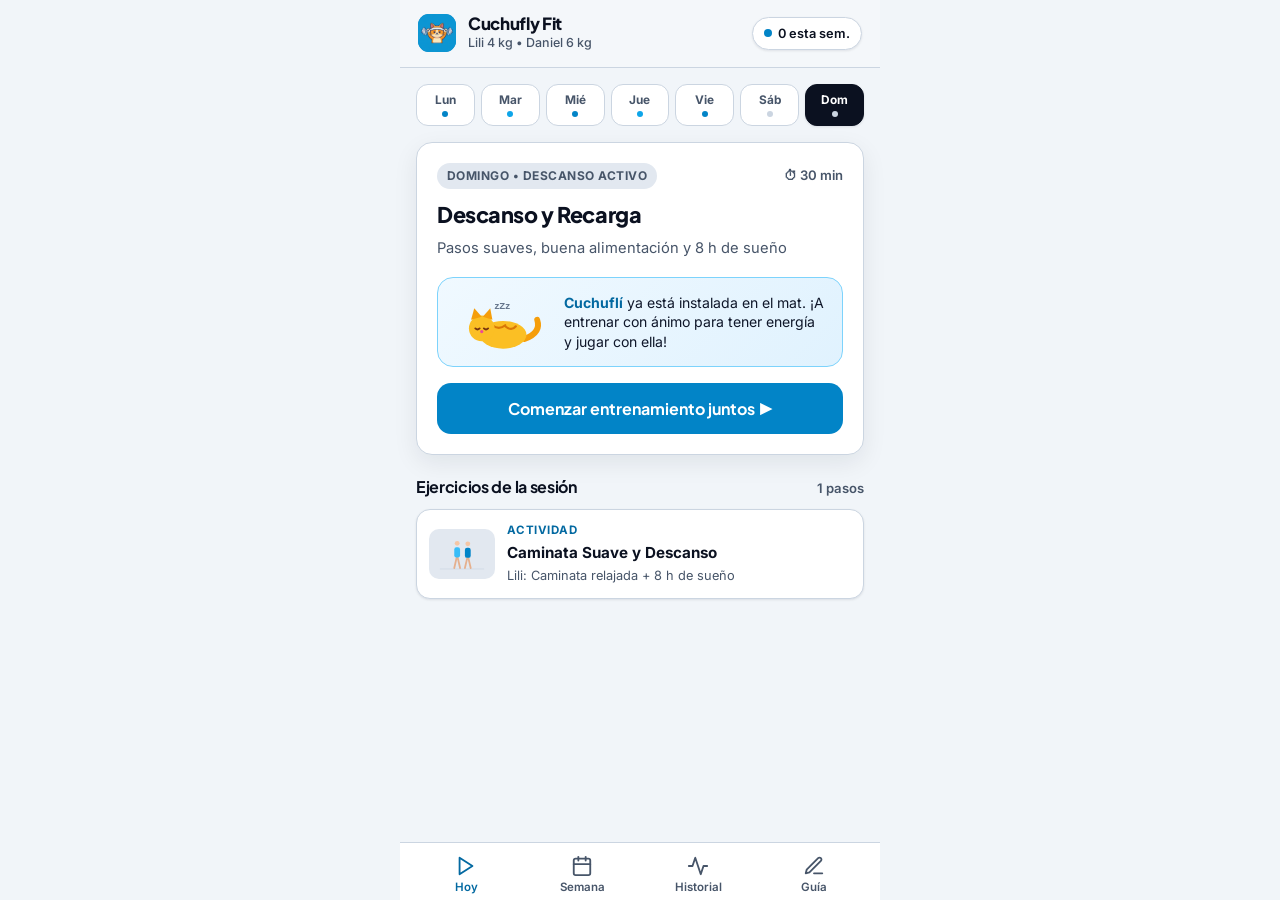
==== index.html @ d7a05e97 "Actualizar header a Cuchufly Fit, quitar texto extra y usar caché network-first" ====
<!DOCTYPE html>
<html lang="es">
<head>
  <meta charset="UTF-8" />
  <meta name="viewport" content="width=device-width, initial-scale=1.0, maximum-scale=1.0, user-scalable=no" />
  <meta name="theme-color" content="#0284C7" />
  <meta name="description" content="Aplicación semanal de ejercicios en casa para Lili y Daniel con mancuernas, guía visual, temporizador e historial." />
  <meta name="apple-mobile-web-app-capable" content="yes" />
  <meta name="apple-mobile-web-app-status-bar-style" content="default" />
  <meta name="apple-mobile-web-app-title" content="Cuchufly Fit" />
  <title>Cuchufly Fit — Rutinas en Casa</title>
  <link rel="manifest" href="./manifest.json?v=4" />
  <link rel="icon" type="image/png" sizes="192x192" href="./icon-192.png?v=4" />
  <link rel="apple-touch-icon" sizes="180x180" href="./apple-touch-icon.png?v=4" />
  <link rel="preconnect" href="https://fonts.googleapis.com" />
  <link rel="preconnect" href="https://fonts.gstatic.com" crossorigin />
  <link href="https://fonts.googleapis.com/css2?family=Inter:wght@400;500;600;700&family=Plus+Jakarta+Sans:wght@600;700;800&display=swap" rel="stylesheet" />
  <link rel="stylesheet" href="./styles.css?v=4" />
</head>
<body>
  <div class="app-shell">
    <!-- Top Header -->
    <header class="app-header">
      <div class="header-brand">
        <div class="brand-mark" aria-hidden="true">
          <img src="./icon-192.png?v=4" alt="" style="width:100%;height:100%;border-radius:inherit;object-fit:cover;display:block;" />
        </div>
        <div>
          <h1 class="app-title">Cuchufly Fit</h1>
          <p class="app-subtitle">Lili 4 kg • Daniel 6 kg</p>
        </div>
      </div>
      <div class="header-streak" id="header-streak" title="Días completados esta semana">
        <span class="streak-dot"></span>
        <span id="streak-text">0 días</span>
      </div>
    </header>

    <!-- Main Views -->
    <main class="app-main">
      <!-- TAB 1: HOY -->
      <section id="view-hoy" class="view active" aria-label="Rutina de hoy">
        <div class="day-pills" id="day-pills" role="tablist" aria-label="Elegir día"></div>
        <div id="hoy-card-container"></div>
        <div class="section-header-row">
          <h2 class="section-heading">Ejercicios de la sesión</h2>
          <span class="muted-count" id="hoy-ejercicios-count"></span>
        </div>
        <div id="hoy-ejercicios-list" class="exercise-list"></div>
      </section>

      <!-- TAB 2: SEMANA -->
      <section id="view-semana" class="view" aria-label="Plan semanal">
        <div class="view-intro">
          <h2 class="section-heading-lg">Plan Semanal</h2>
          <p class="muted-text">3 días fuertes (Lun, Mié, Vie) + 2 días suaves de movilidad + caminatas.</p>
        </div>
        <div id="semana-list" class="week-list"></div>
      </section>

      <!-- TAB 3: HISTORIAL -->
      <section id="view-historial" class="view" aria-label="Historial de entrenamientos">
        <div class="view-intro">
          <h2 class="section-heading-lg">Historial</h2>
          <p class="muted-text">Tu constancia semanal y mensual en el teléfono.</p>
        </div>
        <div class="stats-row" id="historial-stats"></div>
        <div class="calendar-card" id="historial-calendar"></div>
        <div class="history-tip">
          <p><strong>Tip:</strong> Puedes tocar cualquier día en el calendario para marcarlo o desmarcarlo manualmente.</p>
        </div>
      </section>

      <!-- TAB 4: GUÍA & HÁBITOS -->
      <section id="view-guia" class="view" aria-label="Guía de hábitos y suplementos">
        <div class="view-intro">
          <h2 class="section-heading-lg">Guía &amp; Hábitos</h2>
          <p class="muted-text">Recordatorio práctico para potenciar fuerza, tonificación y zona abdominal.</p>
        </div>

        <div class="guide-stack">
          <article class="guide-card">
            <div class="guide-badge guide-badge-teal">Suplementos diarios</div>
            <h3>Creatina, Omega-3, Colágeno y Jalea</h3>
            <ul class="guide-list">
              <li>
                <strong>Creatina (3 a 5 g al día):</strong> Tómala <em>todos los días</em> (incluidos sábados y domingos), a la hora que te sea más fácil recordar, acompañada de un vaso de agua. Funciona por constancia diaria.
              </li>
              <li>
                <strong>Omega-3:</strong> Idealmente junto con el almuerzo o una comida que tenga grasas saludables (palta, aceite de oliva, huevo) para absorberse mejor.
              </li>
              <li>
                <strong>Colágeno + Jalea / Gelatina (post-almuerzo):</strong> Excelente rutina. Si sumas una fruta rica en vitamina C (naranja, kiwi, limón) cerca, apoyas aún más la síntesis de colágeno.
              </li>
            </ul>
          </article>

          <article class="guide-card">
            <div class="guide-badge guide-badge-amber">Caminatas • 10.000 pasos</div>
            <h3>Cuándo aprovechar los pasos</h3>
            <ul class="guide-list">
              <li>
                <strong>10–15 min después de almorzar o cenar:</strong> Caminar suave tras comer ayuda a regular la glucosa en sangre y favorece la reducción de grasa abdominal.
              </li>
              <li>
                <strong>Días de fuerza:</strong> Sus 10.000 pasos diarios no compiten con las mancuernas; al revés, aceleran la recuperación.
              </li>
            </ul>
          </article>

          <article class="guide-card">
            <div class="guide-badge guide-badge-blue">Alimentación y descanso</div>
            <h3>Claves para 48 y 52 años</h3>
            <ul class="guide-list">
              <li>
                <strong>Proteína en cada comida:</strong> Huevos, pollo, pescado, legumbres o yogur natural ayudan a mantener y tonificar el músculo (especialmente importante en postmenopausia).
              </li>
              <li>
                <strong>Hidratación + 8 h de sueño:</strong> El músculo se repara mientras duermen. Mantener cenas livianas y sin pantallas tarde potencia el descanso.
              </li>
            </ul>
          </article>

          <p class="guide-disclaimer">
            Nota: Esta guía es de bienestar general y organización de hábitos; ante dudas específicas de salud, consulta siempre con tu médico.
          </p>
        </div>
      </section>
    </main>

    <!-- Bottom Navigation -->
    <nav class="bottom-nav" aria-label="Navegación principal">
      <button class="nav-btn active" data-tab="hoy" id="nav-hoy">
        <svg viewBox="0 0 24 24" fill="none" stroke="currentColor" stroke-width="2" stroke-linecap="round" stroke-linejoin="round">
          <polygon points="5 3 19 12 5 21 5 3"></polygon>
        </svg>
        <span>Hoy</span>
      </button>
      <button class="nav-btn" data-tab="semana" id="nav-semana">
        <svg viewBox="0 0 24 24" fill="none" stroke="currentColor" stroke-width="2" stroke-linecap="round" stroke-linejoin="round">
          <rect x="3" y="4" width="18" height="18" rx="2" ry="2"></rect>
          <line x1="16" y1="2" x2="16" y2="6"></line>
          <line x1="8" y1="2" x2="8" y2="6"></line>
          <line x1="3" y1="10" x2="21" y2="10"></line>
        </svg>
        <span>Semana</span>
      </button>
      <button class="nav-btn" data-tab="historial" id="nav-historial">
        <svg viewBox="0 0 24 24" fill="none" stroke="currentColor" stroke-width="2" stroke-linecap="round" stroke-linejoin="round">
          <polyline points="22 12 18 12 15 21 9 3 6 12 2 12"></polyline>
        </svg>
        <span>Historial</span>
      </button>
      <button class="nav-btn" data-tab="guia" id="nav-guia">
        <svg viewBox="0 0 24 24" fill="none" stroke="currentColor" stroke-width="2" stroke-linecap="round" stroke-linejoin="round">
          <path d="M12 20h9"></path>
          <path d="M16.5 3.5a2.121 2.121 0 0 1 3 3L7 19l-4 1 1-4L16.5 3.5z"></path>
        </svg>
        <span>Guía</span>
      </button>
    </nav>
  </div>

  <!-- MODO GUIADO EN VIVO (FULLSCREEN) -->
  <div id="guided-overlay" class="guided-overlay hidden" role="dialog" aria-modal="true" aria-label="Entrenamiento guiado">
    <div class="guided-shell">
      <header class="guided-header">
        <button class="icon-btn" id="guided-close" aria-label="Salir del modo guiado">✕</button>
        <div class="guided-progress-wrap">
          <div class="guided-progress-meta">
            <span id="guided-step-label">Ejercicio 1 de 8</span>
            <span id="guided-block-badge" class="block-pill">Fuerza</span>
          </div>
          <div class="progress-track">
            <div class="progress-fill" id="guided-progress-fill"></div>
          </div>
        </div>
        <button class="toggle-chip active" id="toggle-voice" title="Voz guía en español">🔊 Voz</button>
      </header>

      <div class="guided-body" id="guided-body">
        <div class="illustration-stage" id="guided-illustration"></div>

        <h2 class="guided-exercise-title" id="guided-title">Nombre del ejercicio</h2>

        <!-- Tarjetas Lili y Daniel lado a lado -->
        <div class="duo-cards">
          <div class="person-card person-lili">
            <div class="person-tag">Lili • 4 kg</div>
            <p class="person-target" id="guided-lili"></p>
          </div>
          <div class="person-card person-daniel">
            <div class="person-tag">Daniel • 6 kg</div>
            <p class="person-target" id="guided-daniel"></p>
          </div>
        </div>

        <!-- Temporizador o Control de Series -->
        <div class="timer-panel" id="guided-timer-panel"></div>

        <!-- Tips de técnica -->
        <div class="tips-box">
          <div class="tips-title">Técnica clave</div>
          <ul id="guided-tips"></ul>
        </div>
      </div>

      <footer class="guided-footer">
        <button class="btn-secondary" id="guided-prev">← Anterior</button>
        <button class="btn-primary" id="guided-next">Siguiente →</button>
      </footer>
    </div>
  </div>

  <!-- MODAL DE CELEBRACIÓN -->
  <div id="done-modal" class="modal-backdrop hidden" role="dialog" aria-modal="true">
    <div class="modal-card">
      <div class="done-emoji" aria-hidden="true">🎉</div>
      <h2>¡Excelente entrenamiento juntos!</h2>
      <p id="done-summary">Completaron la sesión de hoy y quedó guardada en su historial.</p>
      <button class="btn-primary full-width" id="done-close">Volver al inicio</button>
    </div>
  </div>

  <script src="./audio_clips.js"></script>
  <script src="./illustrations.js"></script>
  <script src="./app.js"></script>
</body>
</html>
---- styles.css ----
:root {
  --bg: #F1F5F9;
  --surface: #FFFFFF;
  --surface-soft: #E2E8F0;
  --text: #0B1120;
  --text-muted: #475569;
  --border: #CBD5E1;

  --teal: #0284C7;
  --teal-dark: #0369A1;
  --teal-soft: #E0F2FE;

  --lili: #0284C7;
  --lili-bg: #F0F9FF;
  --lili-border: #BAE6FD;

  --daniel: #1E3A8A;
  --daniel-bg: #EFF6FF;
  --daniel-border: #BFDBFE;

  --amber: #0EA5E9;
  --amber-bg: #E0F2FE;

  --radius: 16px;
  --radius-sm: 12px;
  --shadow-sm: 0 1px 3px rgba(15, 23, 42, 0.06), 0 1px 2px rgba(15, 23, 42, 0.04);
  --shadow-md: 0 8px 24px rgba(15, 23, 42, 0.08);
}

* {
  box-sizing: border-box;
  margin: 0;
  padding: 0;
  -webkit-tap-highlight-color: transparent;
}

body {
  font-family: 'Inter', -apple-system, BlinkMacSystemFont, sans-serif;
  background-color: var(--bg);
  color: var(--text);
  line-height: 1.5;
  -webkit-font-smoothing: antialiased;
}

h1, h2, h3 {
  font-family: 'Plus Jakarta Sans', 'Inter', sans-serif;
  letter-spacing: -0.02em;
}

.app-shell {
  max-width: 480px;
  margin: 0 auto;
  min-height: 100dvh;
  background: var(--bg);
  display: flex;
  flex-direction: column;
  padding-bottom: 84px;
}

/* Header */
.app-header {
  position: sticky;
  top: 0;
  z-index: 20;
  background: rgba(245, 247, 250, 0.92);
  backdrop-filter: blur(10px);
  border-bottom: 1px solid var(--border);
  padding: 14px 18px;
  display: flex;
  align-items: center;
  justify-content: space-between;
}

.header-brand {
  display: flex;
  align-items: center;
  gap: 12px;
}

.brand-mark {
  width: 38px;
  height: 38px;
  border-radius: 11px;
  background: var(--teal);
  color: #FFFFFF;
  display: grid;
  place-items: center;
  flex-shrink: 0;
}

.brand-mark svg {
  width: 22px;
  height: 22px;
}

.app-title {
  font-size: 1.05rem;
  font-weight: 800;
  color: var(--text);
  line-height: 1.2;
}

.app-subtitle {
  font-size: 0.78rem;
  color: var(--text-muted);
  font-weight: 500;
}

.header-streak {
  display: inline-flex;
  align-items: center;
  gap: 6px;
  background: var(--surface);
  border: 1px solid var(--border);
  padding: 6px 11px;
  border-radius: 999px;
  font-size: 0.8rem;
  font-weight: 600;
  color: var(--text);
  box-shadow: var(--shadow-sm);
}

.streak-dot {
  width: 8px;
  height: 8px;
  border-radius: 50%;
  background: var(--teal);
}

/* Main */
.app-main {
  padding: 16px;
  flex: 1;
}

.view {
  display: none;
  animation: fadeIn 0.18s ease-out;
}

.view.active {
  display: block;
}

@keyframes fadeIn {
  from { opacity: 0; transform: translateY(4px); }
  to { opacity: 1; transform: translateY(0); }
}

/* Day Pills */
.day-pills {
  display: grid;
  grid-template-columns: repeat(7, 1fr);
  gap: 6px;
  margin-bottom: 16px;
}

.day-pill {
  background: var(--surface);
  border: 1px solid var(--border);
  border-radius: 12px;
  padding: 8px 2px;
  text-align: center;
  cursor: pointer;
  transition: all 0.15s ease;
  font-family: inherit;
}

.day-pill-name {
  display: block;
  font-size: 0.74rem;
  font-weight: 700;
  color: var(--text-muted);
}

.day-pill-dot {
  display: block;
  width: 6px;
  height: 6px;
  border-radius: 50%;
  margin: 4px auto 0;
  background: #CBD5E1;
}

.day-pill.tipo-fuerte .day-pill-dot { background: var(--teal); }
.day-pill.tipo-suave .day-pill-dot { background: var(--amber); }

.day-pill.selected {
  background: var(--text);
  border-color: var(--text);
  box-shadow: var(--shadow-sm);
}

.day-pill.selected .day-pill-name {
  color: #FFFFFF;
}

/* Hero Card */
.hero-card {
  background: var(--surface);
  border: 1px solid var(--border);
  border-radius: var(--radius);
  padding: 20px;
  box-shadow: var(--shadow-md);
  margin-bottom: 20px;
}

.hero-top {
  display: flex;
  justify-content: space-between;
  align-items: center;
  margin-bottom: 10px;
  gap: 8px;
}

.type-badge {
  font-size: 0.75rem;
  font-weight: 700;
  padding: 4px 10px;
  border-radius: 999px;
  text-transform: uppercase;
  letter-spacing: 0.04em;
}

.badge-fuerte { background: var(--teal-soft); color: var(--teal-dark); }
.badge-suave { background: var(--amber-bg); color: #92400E; }
.badge-descanso { background: var(--surface-soft); color: var(--text-muted); }

.duration-tag {
  font-size: 0.82rem;
  font-weight: 600;
  color: var(--text-muted);
}

.hero-title {
  font-size: 1.35rem;
  font-weight: 800;
  color: var(--text);
  margin-bottom: 6px;
}

.hero-focus {
  font-size: 0.92rem;
  color: var(--text-muted);
  margin-bottom: 18px;
}

.completed-banner {
  display: flex;
  align-items: center;
  gap: 8px;
  background: var(--teal-soft);
  color: var(--teal-dark);
  padding: 10px 14px;
  border-radius: var(--radius-sm);
  font-size: 0.88rem;
  font-weight: 700;
  margin-bottom: 14px;
}

/* Buttons */
.btn-primary {
  background: var(--teal);
  color: #FFFFFF;
  border: none;
  border-radius: 14px;
  padding: 15px 20px;
  font-family: 'Plus Jakarta Sans', sans-serif;
  font-size: 1rem;
  font-weight: 700;
  cursor: pointer;
  transition: transform 0.1s ease, background 0.15s ease;
  display: inline-flex;
  align-items: center;
  justify-content: center;
  gap: 8px;
}

.btn-primary:active { transform: scale(0.98); background: var(--teal-dark); }
.btn-primary.full-width { width: 100%; }

.btn-secondary {
  background: var(--surface);
  color: var(--text);
  border: 1px solid var(--border);
  border-radius: 14px;
  padding: 14px 18px;
  font-family: 'Plus Jakarta Sans', sans-serif;
  font-size: 0.95rem;
  font-weight: 700;
  cursor: pointer;
}

.btn-secondary:disabled {
  opacity: 0.4;
  cursor: not-allowed;
}

/* Exercise Preview List */
.section-header-row {
  display: flex;
  justify-content: space-between;
  align-items: baseline;
  margin-bottom: 10px;
}

.section-heading {
  font-size: 1rem;
  font-weight: 700;
}

.section-heading-lg {
  font-size: 1.35rem;
  font-weight: 800;
  margin-bottom: 4px;
}

.muted-text {
  font-size: 0.9rem;
  color: var(--text-muted);
}

.muted-count {
  font-size: 0.82rem;
  color: var(--text-muted);
  font-weight: 600;
}

.view-intro {
  margin-bottom: 16px;
}

.exercise-list {
  display: flex;
  flex-direction: column;
  gap: 10px;
}

.exercise-row {
  background: var(--surface);
  border: 1px solid var(--border);
  border-radius: 14px;
  padding: 12px;
  display: flex;
  align-items: center;
  gap: 12px;
  box-shadow: var(--shadow-sm);
  cursor: pointer;
}

.exercise-thumb {
  width: 66px;
  height: 50px;
  background: var(--surface-soft);
  border-radius: 10px;
  padding: 4px;
  flex-shrink: 0;
  display: grid;
  place-items: center;
}

.exercise-thumb svg {
  width: 100%;
  height: 100%;
}

.exercise-row-info {
  flex: 1;
  min-width: 0;
}

.exercise-row-block {
  font-size: 0.72rem;
  font-weight: 700;
  color: var(--teal-dark);
  text-transform: uppercase;
  letter-spacing: 0.04em;
}

.exercise-row-title {
  font-size: 0.95rem;
  font-weight: 700;
  color: var(--text);
  margin: 2px 0;
}

.exercise-row-meta {
  font-size: 0.8rem;
  color: var(--text-muted);
}

/* Week List */
.week-list {
  display: flex;
  flex-direction: column;
  gap: 10px;
}

.week-card {
  background: var(--surface);
  border: 1px solid var(--border);
  border-radius: var(--radius);
  padding: 16px;
  display: flex;
  align-items: center;
  justify-content: space-between;
  gap: 12px;
  cursor: pointer;
  box-shadow: var(--shadow-sm);
}

.week-card.is-today {
  border-color: var(--teal);
  box-shadow: 0 0 0 1px var(--teal);
}

.week-card-left {
  flex: 1;
}

.week-day-label {
  font-size: 0.78rem;
  font-weight: 700;
  color: var(--text-muted);
  display: flex;
  align-items: center;
  gap: 6px;
  margin-bottom: 3px;
}

.today-chip {
  background: var(--teal);
  color: #FFFFFF;
  font-size: 0.68rem;
  padding: 2px 7px;
  border-radius: 999px;
}

.week-card-title {
  font-size: 1rem;
  font-weight: 700;
  color: var(--text);
}

.week-card-sub {
  font-size: 0.82rem;
  color: var(--text-muted);
  margin-top: 2px;
}

.week-arrow {
  color: var(--text-muted);
  font-weight: 700;
  font-size: 1.1rem;
}

/* Historial */
.stats-row {
  display: grid;
  grid-template-columns: repeat(3, 1fr);
  gap: 10px;
  margin-bottom: 16px;
}

.stat-box {
  background: var(--surface);
  border: 1px solid var(--border);
  border-radius: 14px;
  padding: 14px 10px;
  text-align: center;
  box-shadow: var(--shadow-sm);
}

.stat-value {
  font-family: 'Plus Jakarta Sans', sans-serif;
  font-size: 1.45rem;
  font-weight: 800;
  color: var(--teal-dark);
}

.stat-label {
  font-size: 0.74rem;
  color: var(--text-muted);
  font-weight: 600;
  margin-top: 2px;
}

.calendar-card {
  background: var(--surface);
  border: 1px solid var(--border);
  border-radius: var(--radius);
  padding: 16px;
  box-shadow: var(--shadow-sm);
  margin-bottom: 12px;
}

.cal-header {
  display: flex;
  justify-content: space-between;
  align-items: center;
  margin-bottom: 12px;
}

.cal-month {
  font-size: 1rem;
  font-weight: 700;
  text-transform: capitalize;
}

.cal-nav {
  display: flex;
  gap: 6px;
}

.cal-nav button {
  background: var(--surface-soft);
  border: none;
  width: 32px;
  height: 32px;
  border-radius: 8px;
  font-weight: 700;
  cursor: pointer;
}

.cal-grid {
  display: grid;
  grid-template-columns: repeat(7, 1fr);
  gap: 6px;
  text-align: center;
}

.cal-weekday {
  font-size: 0.72rem;
  font-weight: 700;
  color: var(--text-muted);
  padding-bottom: 4px;
}

.cal-day {
  aspect-ratio: 1;
  border-radius: 10px;
  border: 1px solid transparent;
  background: var(--surface-soft);
  font-size: 0.85rem;
  font-weight: 600;
  color: var(--text);
  display: grid;
  place-items: center;
  cursor: pointer;
}

.cal-day.empty {
  background: transparent;
  cursor: default;
}

.cal-day.today {
  border-color: var(--text);
}

.cal-day.done {
  background: var(--teal);
  color: #FFFFFF;
}

.history-tip {
  background: var(--surface);
  border: 1px solid var(--border);
  border-radius: 12px;
  padding: 12px 14px;
  font-size: 0.84rem;
  color: var(--text-muted);
}

/* Guía & Hábitos */
.guide-stack {
  display: flex;
  flex-direction: column;
  gap: 14px;
}

.guide-card {
  background: var(--surface);
  border: 1px solid var(--border);
  border-radius: var(--radius);
  padding: 18px;
  box-shadow: var(--shadow-sm);
}

.guide-badge {
  display: inline-block;
  font-size: 0.72rem;
  font-weight: 700;
  padding: 3px 9px;
  border-radius: 999px;
  text-transform: uppercase;
  letter-spacing: 0.04em;
  margin-bottom: 8px;
}

.guide-badge-teal { background: var(--teal-soft); color: var(--teal-dark); }
.guide-badge-amber { background: var(--amber-bg); color: #92400E; }
.guide-badge-blue { background: var(--daniel-bg); color: var(--daniel); }

.guide-card h3 {
  font-size: 1.05rem;
  font-weight: 700;
  margin-bottom: 10px;
}

.guide-list {
  padding-left: 18px;
  display: flex;
  flex-direction: column;
  gap: 8px;
  font-size: 0.9rem;
  color: var(--text-muted);
}

.guide-list strong {
  color: var(--text);
}

.guide-disclaimer {
  font-size: 0.78rem;
  color: var(--text-muted);
  text-align: center;
  padding: 4px 8px;
}

/* Bottom Nav */
.bottom-nav {
  position: fixed;
  bottom: 0;
  left: 50%;
  transform: translateX(-50%);
  width: 100%;
  max-width: 480px;
  background: rgba(255, 255, 255, 0.96);
  backdrop-filter: blur(10px);
  border-top: 1px solid var(--border);
  display: grid;
  grid-template-columns: repeat(4, 1fr);
  padding: 6px 8px env(safe-area-inset-bottom, 8px);
  z-index: 30;
}

.nav-btn {
  background: none;
  border: none;
  padding: 6px 4px;
  display: flex;
  flex-direction: column;
  align-items: center;
  gap: 3px;
  color: var(--text-muted);
  font-family: inherit;
  font-size: 0.72rem;
  font-weight: 600;
  cursor: pointer;
}

.nav-btn svg {
  width: 22px;
  height: 22px;
}

.nav-btn.active {
  color: var(--teal-dark);
}

/* MODO GUIADO EN VIVO */
.hidden {
  display: none !important;
}

.guided-overlay {
  position: fixed;
  inset: 0;
  z-index: 50;
  background: var(--bg);
  display: flex;
  justify-content: center;
}

.guided-shell {
  width: 100%;
  max-width: 480px;
  height: 100dvh;
  display: flex;
  flex-direction: column;
  background: var(--surface);
}

.guided-header {
  padding: 14px 16px;
  border-bottom: 1px solid var(--border);
  display: flex;
  align-items: center;
  gap: 12px;
}

.icon-btn {
  width: 38px;
  height: 38px;
  border-radius: 10px;
  border: 1px solid var(--border);
  background: var(--surface-soft);
  font-size: 1.05rem;
  font-weight: 700;
  cursor: pointer;
  flex-shrink: 0;
}

.guided-progress-wrap {
  flex: 1;
}

.guided-progress-meta {
  display: flex;
  justify-content: space-between;
  align-items: center;
  font-size: 0.8rem;
  font-weight: 700;
  margin-bottom: 6px;
}

.block-pill {
  background: var(--teal-soft);
  color: var(--teal-dark);
  padding: 2px 8px;
  border-radius: 999px;
  font-size: 0.72rem;
}

.progress-track {
  height: 6px;
  background: var(--surface-soft);
  border-radius: 999px;
  overflow: hidden;
}

.progress-fill {
  height: 100%;
  background: var(--teal);
  transition: width 0.25s ease;
}

.guided-body {
  flex: 1;
  overflow-y: auto;
  padding: 16px;
  display: flex;
  flex-direction: column;
  gap: 14px;
}

.illustration-stage {
  background: var(--bg);
  border: 1px solid var(--border);
  border-radius: var(--radius);
  height: 170px;
  display: grid;
  place-items: center;
  padding: 10px;
}

.illustration-stage svg {
  max-height: 150px;
  width: 100%;
}

.guided-exercise-title {
  font-size: 1.35rem;
  font-weight: 800;
  text-align: center;
  color: var(--text);
}

.duo-cards {
  display: grid;
  grid-template-columns: 1fr 1fr;
  gap: 10px;
}

.person-card {
  border-radius: 14px;
  padding: 12px;
  border: 1px solid;
}

.person-lili {
  background: var(--lili-bg);
  border-color: var(--lili-border);
}

.person-daniel {
  background: var(--daniel-bg);
  border-color: var(--daniel-border);
}

.person-tag {
  font-size: 0.76rem;
  font-weight: 800;
  text-transform: uppercase;
  letter-spacing: 0.03em;
  margin-bottom: 4px;
}

.person-lili .person-tag { color: var(--lili); }
.person-daniel .person-tag { color: var(--daniel); }

.person-target {
  font-size: 0.88rem;
  font-weight: 600;
  color: var(--text);
  line-height: 1.35;
}

/* Timer & Series Panel */
.timer-panel {
  background: var(--bg);
  border: 1px solid var(--border);
  border-radius: var(--radius);
  padding: 14px;
  text-align: center;
}

.timer-readout {
  font-family: 'Plus Jakarta Sans', sans-serif;
  font-size: 2.3rem;
  font-weight: 800;
  color: var(--text);
  font-variant-numeric: tabular-nums;
  margin-bottom: 10px;
}

.timer-actions {
  display: flex;
  justify-content: center;
  gap: 8px;
}

.btn-sm {
  padding: 10px 16px;
  border-radius: 10px;
  border: 1px solid var(--border);
  background: var(--surface);
  font-family: inherit;
  font-size: 0.88rem;
  font-weight: 700;
  cursor: pointer;
}

.btn-sm.primary {
  background: var(--teal);
  color: #FFFFFF;
  border-color: var(--teal);
}

.series-pills {
  display: flex;
  justify-content: center;
  gap: 8px;
  flex-wrap: wrap;
  margin-bottom: 12px;
}

.serie-pill {
  padding: 9px 14px;
  border-radius: 10px;
  border: 1px solid var(--border);
  background: var(--surface);
  font-family: inherit;
  font-size: 0.86rem;
  font-weight: 700;
  cursor: pointer;
}

.serie-pill.done {
  background: var(--teal);
  color: #FFFFFF;
  border-color: var(--teal);
}

.tips-box {
  background: var(--surface-soft);
  border-radius: 14px;
  padding: 12px 14px;
}

.tips-title {
  font-size: 0.78rem;
  font-weight: 800;
  text-transform: uppercase;
  color: var(--text-muted);
  margin-bottom: 6px;
}

.tips-box ul {
  padding-left: 18px;
  font-size: 0.88rem;
  color: var(--text);
  display: flex;
  flex-direction: column;
  gap: 4px;
}

.guided-footer {
  padding: 12px 16px env(safe-area-inset-bottom, 14px);
  border-top: 1px solid var(--border);
  display: grid;
  grid-template-columns: 1fr 1.4fr;
  gap: 10px;
  background: var(--surface);
}

/* Modal */
.modal-backdrop {
  position: fixed;
  inset: 0;
  z-index: 60;
  background: rgba(15, 23, 42, 0.55);
  display: grid;
  place-items: center;
  padding: 20px;
}

.modal-card {
  background: var(--surface);
  border-radius: 20px;
  padding: 28px 22px;
  max-width: 360px;
  width: 100%;
  text-align: center;
  box-shadow: var(--shadow-md);
}

.done-emoji {
  font-size: 3rem;
  margin-bottom: 8px;
}

.modal-card h2 {
  font-size: 1.3rem;
  margin-bottom: 8px;
}

.modal-card p {
  font-size: 0.92rem;
  color: var(--text-muted);
  margin-bottom: 20px;
}

/* Toggle Chip & Phase Banner */
.toggle-chip {
  padding: 6px 10px;
  border-radius: 999px;
  border: 1px solid var(--border);
  background: var(--surface-soft);
  color: var(--text-muted);
  font-family: inherit;
  font-size: 0.76rem;
  font-weight: 700;
  cursor: pointer;
  flex-shrink: 0;
  transition: all 0.15s ease;
}

.toggle-chip.active {
  background: var(--teal-soft);
  border-color: var(--teal);
  color: var(--teal-dark);
}

.auto-hint-pill {
  display: inline-flex;
  align-items: center;
  gap: 6px;
  font-size: 0.78rem;
  font-weight: 600;
  color: var(--teal-dark);
  background: var(--teal-soft);
  padding: 6px 12px;
  border-radius: 999px;
  margin-bottom: 14px;
}

/* Circular Ring Timer */
.ring-timer-wrap {
  display: flex;
  align-items: center;
  justify-content: center;
  gap: 18px;
  margin-bottom: 10px;
}

.ring-svg {
  width: 96px;
  height: 96px;
  transform: rotate(-90deg);
}

.ring-bg {
  fill: none;
  stroke: var(--border);
  stroke-width: 7;
}

.ring-fg {
  fill: none;
  stroke: var(--teal);
  stroke-width: 7;
  stroke-linecap: round;
  transition: stroke-dashoffset 0.35s linear, stroke 0.2s ease;
}

.ring-fg.rest {
  stroke: var(--amber);
}

.ring-fg.prep {
  stroke: var(--daniel);
}

.ring-center-box {
  position: relative;
  width: 96px;
  height: 96px;
  display: grid;
  place-items: center;
  flex-shrink: 0;
}

.ring-center-box .ring-svg {
  position: absolute;
  inset: 0;
}

.ring-time-text {
  font-family: 'Plus Jakarta Sans', sans-serif;
  font-size: 1.35rem;
  font-weight: 800;
  font-variant-numeric: tabular-nums;
  color: var(--text);
}

.phase-info-col {
  text-align: left;
  flex: 1;
}

.phase-badge {
  display: inline-block;
  font-size: 0.72rem;
  font-weight: 800;
  text-transform: uppercase;
  letter-spacing: 0.05em;
  padding: 3px 9px;
  border-radius: 999px;
  margin-bottom: 4px;
}

.phase-work { background: var(--teal-soft); color: var(--teal-dark); }
.phase-rest { background: var(--amber-bg); color: #92400E; }
.phase-prep { background: var(--daniel-bg); color: var(--daniel); }

.phase-sub {
  font-size: 0.92rem;
  font-weight: 700;
  color: var(--text);
}

.phase-next {
  font-size: 0.78rem;
  color: var(--text-muted);
  margin-top: 2px;
}

/* =========================================
   ANIMACIONES ARTICULADAS (JERARQUÍA REAL)
   ========================================= */
@keyframes jHeadTilt { 0%, 100% { transform: rotate(-10deg); } 50% { transform: rotate(10deg); } }
@keyframes jArmCircle { 0% { transform: rotate(0deg); } 100% { transform: rotate(360deg); } }
@keyframes jHipSway { 0%, 100% { transform: rotate(-9deg); } 50% { transform: rotate(9deg); } }
@keyframes jBob { 0%, 100% { transform: translateY(0); } 50% { transform: translateY(-4px); } }

/* Sentadilla articulada: tobillo -> rodilla -> cadera -> hombro */
@keyframes jSquatShin { 0%, 100% { transform: rotate(-10deg); } 50% { transform: rotate(10deg); } }
@keyframes jSquatThigh { 0%, 100% { transform: rotate(32deg); } 50% { transform: rotate(-22deg); } }
@keyframes jSquatTorso { 0%, 100% { transform: rotate(-22deg); } 50% { transform: rotate(12deg); } }
@keyframes jSquatArm { 0%, 100% { transform: rotate(0deg); } 50% { transform: rotate(0deg); } }

/* Press de hombros articulado */
@keyframes jPressShL { 0%, 100% { transform: rotate(-12deg); } 50% { transform: rotate(46deg); } }
@keyframes jPressElL { 0%, 100% { transform: rotate(12deg); } 50% { transform: rotate(-46deg); } }
@keyframes jPressShR { 0%, 100% { transform: rotate(12deg); } 50% { transform: rotate(-46deg); } }
@keyframes jPressElR { 0%, 100% { transform: rotate(-12deg); } 50% { transform: rotate(46deg); } }

/* Remo articulado */
@keyframes jRowSh { 0%, 100% { transform: rotate(0deg); } 50% { transform: rotate(38deg); } }
@keyframes jRowEl { 0%, 100% { transform: rotate(0deg); } 50% { transform: rotate(-38deg); } }

/* Puente de glúteos */
@keyframes jBridgeHip { 0%, 100% { transform: rotate(11deg); } 50% { transform: rotate(-4deg); } }

/* Plancha / Respiración */
@keyframes jPlankBreathe { 0%, 100% { transform: translateY(0); } 50% { transform: translateY(-1.5px); } }

/* Dead Bug */
@keyframes jDeadbugArm { 0%, 100% { transform: rotate(0deg); } 50% { transform: rotate(-64deg); } }
@keyframes jDeadbugLeg { 0%, 100% { transform: rotate(0deg); } 50% { transform: rotate(32deg); } }

/* Estiramiento / Gato / Bird-Dog */
@keyframes jStretchTorso { 0%, 100% { transform: rotate(0deg); } 50% { transform: rotate(16deg); } }
@keyframes jCatSpine { 0%, 100% { transform: scaleY(1); } 50% { transform: scaleY(0.62); } }
@keyframes jBirddogArm { 0%, 100% { transform: rotate(0deg); } 50% { transform: rotate(-16deg); } }
@keyframes jBirddogLeg { 0%, 100% { transform: rotate(0deg); } 50% { transform: rotate(14deg); } }
@keyframes jBreatheWave { 0%, 100% { transform: scale(0.92); opacity: 0.6; } 50% { transform: scale(1.12); opacity: 1; } }

/* Peso muerto rumano */
@keyframes jRdlHinge { 0%, 100% { transform: rotate(-32deg); } 50% { transform: rotate(8deg); } }
@keyframes jRdlArm { 0%, 100% { transform: rotate(32deg); } 50% { transform: rotate(-8deg); } }

/* Floor press */
@keyframes jFloorPress { 0%, 100% { transform: scaleY(0.55); } 50% { transform: scaleY(1); } }

/* Curl de bíceps desde el codo */
@keyframes jCurlL { 0%, 100% { transform: rotate(-110deg); } 50% { transform: rotate(14deg); } }
@keyframes jCurlR { 0%, 100% { transform: rotate(110deg); } 50% { transform: rotate(-14deg); } }

/* Elevaciones laterales desde el hombro */
@keyframes jLatL { 0%, 100% { transform: rotate(-68deg); } 50% { transform: rotate(4deg); } }
@keyframes jLatR { 0%, 100% { transform: rotate(68deg); } 50% { transform: rotate(-4deg); } }

/* Fondos / Giros / Toques / Marcha */
@keyframes jDipBody { 0%, 100% { transform: translateY(0); } 50% { transform: translateY(10px); } }
@keyframes jTwistTorso { 0%, 100% { transform: rotate(-10deg); } 50% { transform: rotate(10deg); } }
@keyframes jTapHand { 0%, 100% { transform: rotate(0deg); } 50% { transform: rotate(48deg); } }
@keyframes jMarchArmL { 0%, 100% { transform: rotate(-16deg); } 50% { transform: rotate(16deg); } }
@keyframes jMarchArmR { 0%, 100% { transform: rotate(16deg); } 50% { transform: rotate(-16deg); } }
@keyframes jMarchLegL { 0%, 100% { transform: rotate(0deg); } 50% { transform: rotate(-22deg); } }
@keyframes jMarchLegR { 0%, 100% { transform: rotate(-22deg); } 50% { transform: rotate(0deg); } }

.j-head-tilt { animation: jHeadTilt 2.6s ease-in-out infinite; }
.j-arm-circle-l { animation: jArmCircle 2.6s linear infinite; }
.j-arm-circle-r { animation: jArmCircle 2.6s linear reverse infinite; }
.j-hip-sway { animation: jHipSway 2.2s ease-in-out infinite; }
.j-bob { animation: jBob 0.9s ease-in-out infinite; }

.j-shin-bend, .j-squat-shin { animation: jSquatShin 2.3s ease-in-out infinite; }
.j-thigh-bend, .j-squat-thigh { animation: jSquatThigh 2.3s ease-in-out infinite; }
.j-torso-upright, .j-squat-torso { animation: jSquatTorso 2.3s ease-in-out infinite; }
.j-squat-arm { animation: jSquatArm 2.3s ease-in-out infinite; }

.j-press-sh-l { animation: jPressShL 2.0s ease-in-out infinite; }
.j-press-el-l { animation: jPressElL 2.0s ease-in-out infinite; }
.j-press-sh-r { animation: jPressShR 2.0s ease-in-out infinite; }
.j-press-el-r { animation: jPressElR 2.0s ease-in-out infinite; }

.j-row-sh { animation: jRowSh 1.9s ease-in-out infinite; }
.j-row-el { animation: jRowEl 1.9s ease-in-out infinite; }
.j-bridge-hip { animation: jBridgeHip 2.2s ease-in-out infinite; }
.j-plank-breathe { animation: jPlankBreathe 2.5s ease-in-out infinite; }
.j-deadbug-arm { animation: jDeadbugArm 2.2s ease-in-out infinite; }
.j-deadbug-leg { animation: jDeadbugLeg 2.2s ease-in-out infinite; }
.j-stretch-torso { animation: jStretchTorso 2.8s ease-in-out infinite; }
.j-cat-spine { animation: jCatSpine 2.8s ease-in-out infinite; }
.j-birddog-arm { animation: jBirddogArm 2.2s ease-in-out infinite; }
.j-birddog-leg { animation: jBirddogLeg 2.2s ease-in-out infinite; }
.j-breathe-wave { animation: jBreatheWave 3.2s ease-in-out infinite; }
.j-rdl-hinge { animation: jRdlHinge 2.4s ease-in-out infinite; }
.j-rdl-arm { animation: jRdlArm 2.4s ease-in-out infinite; }
.j-floor-press { animation: jFloorPress 2.0s ease-in-out infinite; }
.j-curl-l { animation: jCurlL 2.0s ease-in-out infinite; }
.j-curl-r { animation: jCurlR 2.0s ease-in-out infinite; }
.j-lat-l { animation: jLatL 2.2s ease-in-out infinite; }
.j-lat-r { animation: jLatR 2.2s ease-in-out infinite; }
.j-dip-body { animation: jDipBody 1.9s ease-in-out infinite; }
.j-twist-torso { animation: jTwistTorso 1.8s ease-in-out infinite; }
.j-tap-hand { animation: jTapHand 1.6s ease-in-out infinite; }
.j-march-arm-l { animation: jMarchArmL 0.9s ease-in-out infinite; }
.j-march-arm-r { animation: jMarchArmR 0.9s ease-in-out infinite; }
.j-march-leg-l { animation: jMarchLegL 0.9s ease-in-out infinite; }
.j-march-leg-r { animation: jMarchLegR 0.9s ease-in-out infinite; }

/* Cuchuflí companion */
.illustration-stage {
  position: relative;
}

.cuchufli-corner {
  position: absolute;
  right: 8px;
  bottom: 4px;
  width: 102px;
  height: 68px;
  pointer-events: none;
  opacity: 0.96;
}

.cuchufli-banner {
  display: flex;
  align-items: center;
  gap: 14px;
  background: linear-gradient(135deg, #F0F9FF 0%, #E0F2FE 100%);
  border: 1.5px solid #7DD3FC;
  border-radius: 16px;
  padding: 12px 16px;
  margin-bottom: 16px;
}

.cuchufli-banner-icon {
  width: 96px;
  height: 64px;
  flex-shrink: 0;
}

.cuchufli-banner-text {
  font-size: 0.88rem;
  color: #0F172A;
  line-height: 1.4;
}

.cuchufli-banner-text strong {
  color: #0369A1;
}

.done-cuchufli {
  width: 96px;
  height: 74px;
  margin: 0 auto 6px;
}

@keyframes jCatTail {
  0%, 100% { transform: rotate(-6deg); }
  50% { transform: rotate(10deg); }
}

.j-cat-tail {
  animation: jCatTail 2.4s ease-in-out infinite;
}
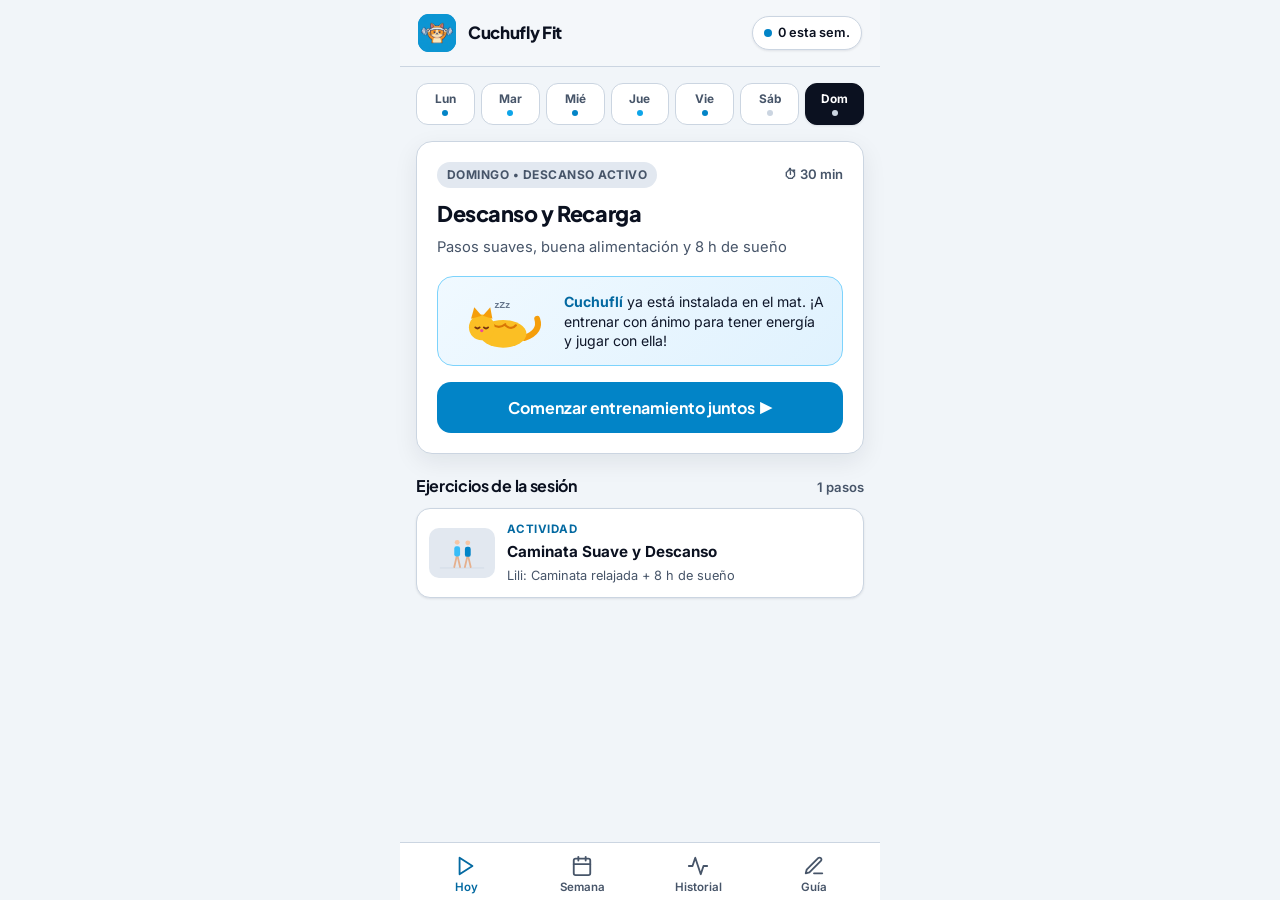
==== commit 1c9cf2d0: "Quitar subtítulo de pesos en header y forzar recarga de scripts (v5)" ====
--- a/index.html
+++ b/index.html
@@ -9,13 +9,13 @@
   <meta name="apple-mobile-web-app-status-bar-style" content="default" />
   <meta name="apple-mobile-web-app-title" content="Cuchufly Fit" />
   <title>Cuchufly Fit — Rutinas en Casa</title>
-  <link rel="manifest" href="./manifest.json?v=4" />
-  <link rel="icon" type="image/png" sizes="192x192" href="./icon-192.png?v=4" />
-  <link rel="apple-touch-icon" sizes="180x180" href="./apple-touch-icon.png?v=4" />
+  <link rel="manifest" href="./manifest.json?v=5" />
+  <link rel="icon" type="image/png" sizes="192x192" href="./icon-192.png?v=5" />
+  <link rel="apple-touch-icon" sizes="180x180" href="./apple-touch-icon.png?v=5" />
   <link rel="preconnect" href="https://fonts.googleapis.com" />
   <link rel="preconnect" href="https://fonts.gstatic.com" crossorigin />
   <link href="https://fonts.googleapis.com/css2?family=Inter:wght@400;500;600;700&family=Plus+Jakarta+Sans:wght@600;700;800&display=swap" rel="stylesheet" />
-  <link rel="stylesheet" href="./styles.css?v=4" />
+  <link rel="stylesheet" href="./styles.css?v=5" />
 </head>
 <body>
   <div class="app-shell">
@@ -23,11 +23,10 @@
     <header class="app-header">
       <div class="header-brand">
         <div class="brand-mark" aria-hidden="true">
-          <img src="./icon-192.png?v=4" alt="" style="width:100%;height:100%;border-radius:inherit;object-fit:cover;display:block;" />
+          <img src="./icon-192.png?v=5" alt="" style="width:100%;height:100%;border-radius:inherit;object-fit:cover;display:block;" />
         </div>
         <div>
           <h1 class="app-title">Cuchufly Fit</h1>
-          <p class="app-subtitle">Lili 4 kg • Daniel 6 kg</p>
         </div>
       </div>
       <div class="header-streak" id="header-streak" title="Días completados esta semana">
@@ -222,8 +221,8 @@
     </div>
   </div>
 
-  <script src="./audio_clips.js"></script>
-  <script src="./illustrations.js"></script>
-  <script src="./app.js"></script>
+  <script src="./audio_clips.js?v=5"></script>
+  <script src="./illustrations.js?v=5"></script>
+  <script src="./app.js?v=5"></script>
 </body>
 </html>
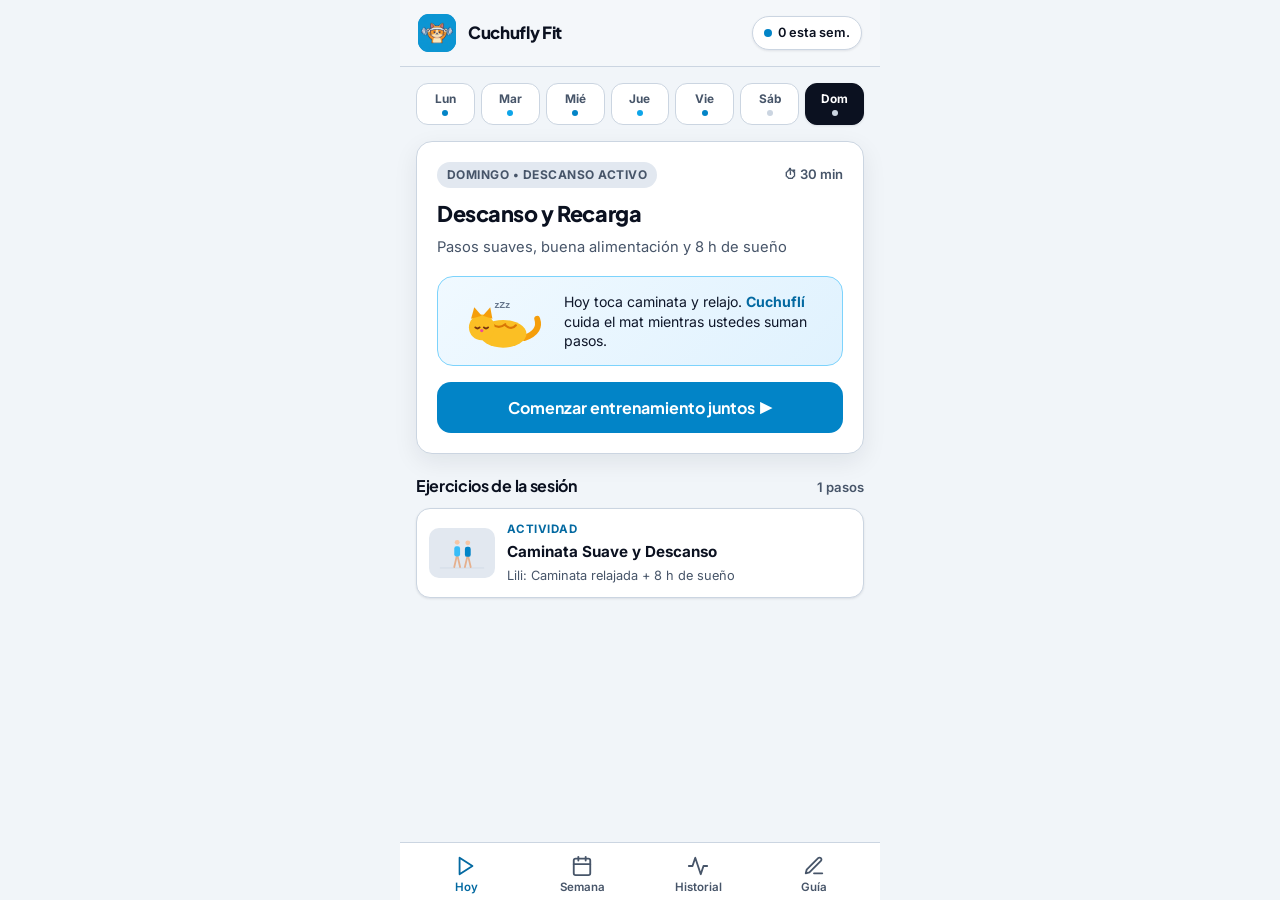
==== commit cf221740: "Mensajes dinámicos de Cuchuflí y limpieza de pesos 4 kg / 6 kg (v6)" ====
--- a/index.html
+++ b/index.html
@@ -9,13 +9,13 @@
   <meta name="apple-mobile-web-app-status-bar-style" content="default" />
   <meta name="apple-mobile-web-app-title" content="Cuchufly Fit" />
   <title>Cuchufly Fit — Rutinas en Casa</title>
-  <link rel="manifest" href="./manifest.json?v=5" />
-  <link rel="icon" type="image/png" sizes="192x192" href="./icon-192.png?v=5" />
-  <link rel="apple-touch-icon" sizes="180x180" href="./apple-touch-icon.png?v=5" />
+  <link rel="manifest" href="./manifest.json?v=6" />
+  <link rel="icon" type="image/png" sizes="192x192" href="./icon-192.png?v=6" />
+  <link rel="apple-touch-icon" sizes="180x180" href="./apple-touch-icon.png?v=6" />
   <link rel="preconnect" href="https://fonts.googleapis.com" />
   <link rel="preconnect" href="https://fonts.gstatic.com" crossorigin />
   <link href="https://fonts.googleapis.com/css2?family=Inter:wght@400;500;600;700&family=Plus+Jakarta+Sans:wght@600;700;800&display=swap" rel="stylesheet" />
-  <link rel="stylesheet" href="./styles.css?v=5" />
+  <link rel="stylesheet" href="./styles.css?v=6" />
 </head>
 <body>
   <div class="app-shell">
@@ -23,7 +23,7 @@
     <header class="app-header">
       <div class="header-brand">
         <div class="brand-mark" aria-hidden="true">
-          <img src="./icon-192.png?v=5" alt="" style="width:100%;height:100%;border-radius:inherit;object-fit:cover;display:block;" />
+          <img src="./icon-192.png?v=6" alt="" style="width:100%;height:100%;border-radius:inherit;object-fit:cover;display:block;" />
         </div>
         <div>
           <h1 class="app-title">Cuchufly Fit</h1>
@@ -185,11 +185,11 @@
         <!-- Tarjetas Lili y Daniel lado a lado -->
         <div class="duo-cards">
           <div class="person-card person-lili">
-            <div class="person-tag">Lili • 4 kg</div>
+            <div class="person-tag">Lili</div>
             <p class="person-target" id="guided-lili"></p>
           </div>
           <div class="person-card person-daniel">
-            <div class="person-tag">Daniel • 6 kg</div>
+            <div class="person-tag">Daniel</div>
             <p class="person-target" id="guided-daniel"></p>
           </div>
         </div>
@@ -221,8 +221,8 @@
     </div>
   </div>
 
-  <script src="./audio_clips.js?v=5"></script>
-  <script src="./illustrations.js?v=5"></script>
-  <script src="./app.js?v=5"></script>
+  <script src="./audio_clips.js?v=6"></script>
+  <script src="./illustrations.js?v=6"></script>
+  <script src="./app.js?v=6"></script>
 </body>
 </html>
